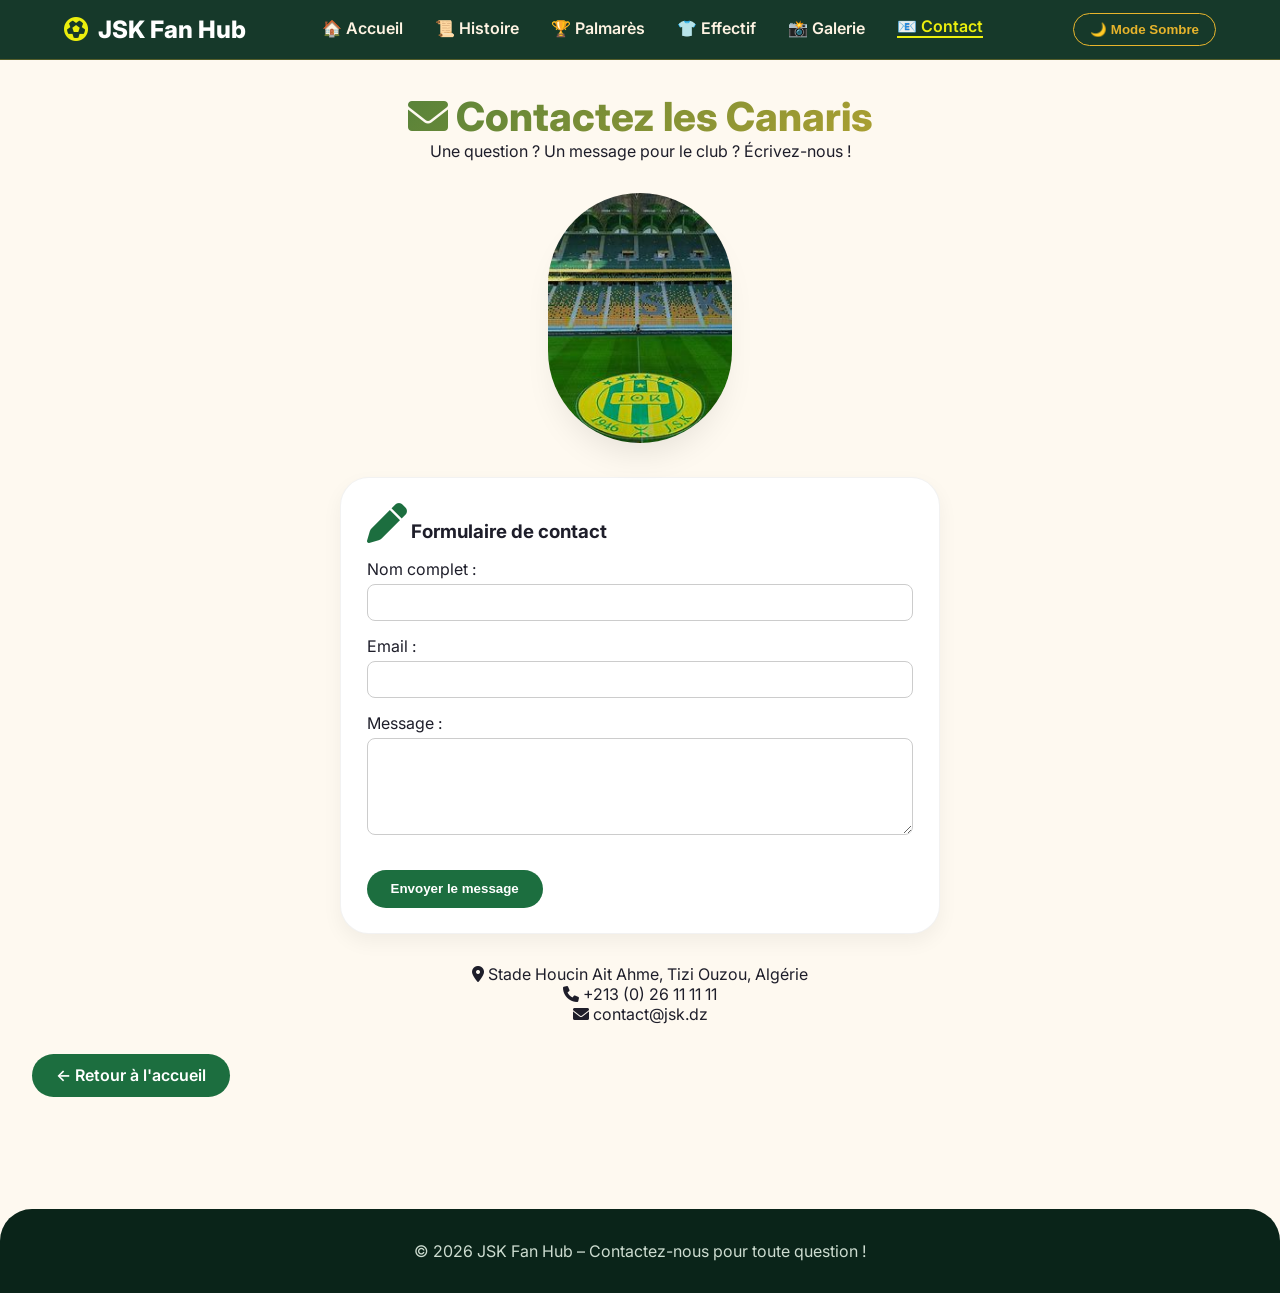
==== JSKWebsite/contact.html @ 7b3947e6 "Add files via upload" ====
<!DOCTYPE html>
<html lang="en">
<head>
    <meta charset="UTF-8">
    <meta name="viewport" content="width=device-width, initial-scale=1.0">
    <title>JSK · Contact</title>
    <link href="https://fonts.googleapis.com/css2?family=Inter:opsz,wght@300;400;600;700;800&display=swap" rel="stylesheet">
    <link rel="stylesheet" href="https://cdnjs.cloudflare.com/ajax/libs/font-awesome/6.0.0-beta3/css/all.min.css">
    <link rel="stylesheet" href="style.css">
</head>
<body>

    <nav>
        <div class="logo">
            <i class="fas fa-futbol"></i>
            <span>JSK<span style="color:white"> Fan Hub</span></span>
        </div>
        
        <button class="mobile-menu-btn" id="menuBtn">
            <i class="fas fa-bars"></i>
        </button>
        
        <div class="nav-links">
            <a href="index.html">🏠 Accueil</a>
            <a href="history.html">📜 Histoire</a>
            <a href="honours.html">🏆 Palmarès</a>
            <a href="squad.html">👕 Effectif</a>
            <a href="gallery.html">📸 Galerie</a>
            <a href="contact.html" class="active">📧 Contact</a>
        </div>
        
        <button class="theme-toggle-btn" id="themeToggle">🌙 Mode Sombre</button>
    </nav>

    <div class="container">
        <div class="page-header">
            <h2><i class="fas fa-envelope"></i> Contactez les Canaris</h2>
            <p>Une question ? Un message pour le club ? Écrivez-nous !</p>
        </div>

        <div style="text-align: center; margin-bottom: 30px;">
            <img src="images/jsk13.jpg" alt="Stade JSK" style="max-width: 100%; border-radius: 120px; box-shadow: var(--shadow-md); height: 250px; object-fit: cover;">
        </div>

        <div class="card" style="max-width: 600px; margin: 0 auto;">
            <h3><i class="fas fa-pen"></i> Formulaire de contact</h3>
            
            <form id="contactForm">
                <div class="form-group" style="margin-bottom: 15px;">
                    <label for="contactName" style="display: block; margin-bottom: 5px;">Nom complet :</label>
                    <input type="text" id="contactName" style="width: 100%; padding: 10px; border-radius: 8px; border: 1px solid #ccc;">
                </div>
                
                <div class="form-group" style="margin-bottom: 15px;">
                    <label for="contactEmail" style="display: block; margin-bottom: 5px;">Email :</label>
                    <input type="email" id="contactEmail" style="width: 100%; padding: 10px; border-radius: 8px; border: 1px solid #ccc;">
                </div>
                
                <div class="form-group" style="margin-bottom: 15px;">
                    <label for="contactMessage" style="display: block; margin-bottom: 5px;">Message :</label>
                    <textarea id="contactMessage" rows="5" style="width: 100%; padding: 10px; border-radius: 8px; border: 1px solid #ccc;"></textarea>
                </div>
                
                <button type="submit" class="btn">Envoyer le message</button>
            </form>
        </div>

        <div style="margin-top: 30px; text-align: center;">
            <p><i class="fas fa-map-marker-alt"></i> Stade Houcin Ait Ahme, Tizi Ouzou, Algérie</p>
            <p><i class="fas fa-phone"></i> +213 (0) 26 11 11 11</p>
            <p><i class="fas fa-envelope"></i> contact@jsk.dz</p>
        </div>

        <a href="index.html" class="btn" style="margin-top: 30px; display: inline-block;">← Retour à l'accueil</a>
    </div>

    <footer>
        <p>© <span id="currentYear">2026</span> JSK Fan Hub – Contactez-nous pour toute question ! </p>
    </footer>

    <button class="back-to-top" id="backToTop">
        <i class="fas fa-arrow-up"></i>
    </button>

    <script src="script.js"></script>
</body>
</html>
---- JSKWebsite/style.css ----
* {
    margin: 0;
    padding: 0;
    box-sizing: border-box;
}

:root {
    --jsk-green: #1c6e3f;      
    --jsk-gold: #ffff0bea;      
    --jsk-dark: #0a2f1f;      
    --glass-bg: rgba(255, 255, 255, 0.92);
    --shadow-md: 0 20px 35px -12px rgba(0, 0, 0, 0.1);
}

body {
    font-family: 'Inter', sans-serif; 
    background: #fef9f0; 
    color: #1e1e2a;
    scroll-behavior: smooth;
}


@keyframes fadeUp {
    0% {
        opacity: 0;
        transform: translateY(24px); 
    }
    100% {
        opacity: 1;
        transform: translateY(0); 
    }
}


.animate-on-load {
    animation: fadeUp 0.6s ease forwards;
}

/* ---------- NAVIGATION BAR (STICKY + GLASS) ---------- */
nav {
    background: rgba(10, 47, 31, 0.95);
    backdrop-filter: blur(12px);
    position: sticky;    
    top: 0;
    z-index: 100;        
    padding: 0.8rem 5%;
    display: flex;
    flex-wrap: wrap;     
    justify-content: space-between;
    align-items: center;
    border-bottom: 1px solid rgba(231, 180, 44, 0.3);
}

.logo {
    display: flex;
    align-items: center;
    gap: 10px;
    font-weight: 800;
    font-size: 1.5rem;
    color: white;
}

.logo i {
    color: var(--jsk-gold);
}


.nav-links {
    display: flex;
    gap: 2rem;
    flex-wrap: wrap;
}

.nav-links a {
    color: #fef3e2;
    text-decoration: none;
    font-weight: 600;
    transition: 0.2s;
    border-bottom: 2px solid transparent; /* Invisible border to avoid layout shift */
}


.nav-links a:hover,
.nav-links a.active {
    border-bottom-color: var(--jsk-gold);
    color: var(--jsk-gold);
    transform: translateY(-2px); /* Slight lift */
}

/* ---------- MAIN CONTAINER ---------- */
.container {
    max-width: 1280px;
    margin: 0 auto;      
    padding: 2rem 2rem 4rem;
}

/* ---------- HERO SECTION (big intro area) ---------- */
.hero {
    background: linear-gradient(125deg, #0f2e20, #154f2f);
    border-radius: 2.5rem;
    padding: 3rem 2rem;
    margin-bottom: 3rem;
    color: white;
    text-align: center;
    box-shadow: var(--shadow-md);
    position: relative;
    overflow: hidden;   
    animation: fadeUp 0.6s ease;
}

/* Pseudo-element for a background football icon */
.hero::before {
    content: "⚽";
    font-size: 180px;
    opacity: 0.08;
    position: absolute;
    bottom: -30px;
    right: -20px;
    pointer-events: none; 
}

.hero h1 {
    font-size: 3rem;
    font-weight: 800;
    letter-spacing: -1px;
}

/* ---------- SECTION TITLES (with gold left border) ---------- */
.section-title {
    font-size: 2rem;
    font-weight: 700;
    margin-bottom: 1.8rem;
    border-left: 6px solid var(--jsk-gold);
    padding-left: 1rem;
}

/* ---------- CARD GRID (using CSS GRID) ---------- */
.card-grid {
    display: grid;
    grid-template-columns: repeat(auto-fill, minmax(280px, 1fr));
    gap: 2rem;
    margin-top: 1.5rem;
}

.card {
    background: white;
    border-radius: 1.8rem;
    padding: 1.6rem;
    transition: all 0.25s ease;
    box-shadow: 0 8px 20px rgba(0, 0, 0, 0.05);
    border: 1px solid rgba(0, 0, 0, 0.05);
}

/* Hover effect on cards */
.card:hover {
    transform: translateY(-8px);
    box-shadow: 0 24px 36px -12px rgba(0, 0, 0, 0.2);
    border-color: rgba(231, 180, 44, 0.4);
}

.card i {
    font-size: 2.5rem;
    color: var(--jsk-green);
    margin-bottom: 1rem;
}

/* ---------- BUTTON STYLES ---------- */
.btn {
    display: inline-block;
    background: var(--jsk-green);
    color: white;
    padding: 0.7rem 1.5rem;
    border-radius: 2rem;
    text-decoration: none;
    font-weight: 600;
    transition: 0.2s;
    margin-top: 1rem;
    border: none;
    cursor: pointer;
}

.btn-gold {
    background: var(--jsk-gold);
    color: #1e2a1c;
}

.btn:hover {
    transform: scale(1.02);
    background: #0f5a38;
    box-shadow: 0 6px 14px rgba(0, 0, 0, 0.1);
}

/* ---------- HONOURS TABLE (for trophies) ---------- */
.honour-table {
    background: white;
    border-radius: 2rem;
    overflow: hidden;
    box-shadow: var(--shadow-md);
    width: 100%;
}

.honour-table table {
    width: 100%;
    border-collapse: collapse;
}

.honour-table th,
.honour-table td {
    padding: 1rem 1.2rem;
    text-align: left;
    border-bottom: 1px solid #eee;
}

.honour-table th {
    background: var(--jsk-dark);
    color: var(--jsk-gold);
    font-weight: 700;
}

.honour-table tr:hover td {
    background: #fef6e8;
}

/* ---------- SQUAD GRID (players) ---------- */
.squad-grid {
    display: grid;
    grid-template-columns: repeat(auto-fill, minmax(210px, 1fr));
    gap: 1.8rem;
    margin: 2rem 0;
}

.player-card {
    background: white;
    border-radius: 1.5rem;
    padding: 1.2rem;
    text-align: center;
    transition: 0.2s;
    box-shadow: 0 8px 18px rgba(0, 0, 0, 0.05);
}

.player-card img {
    width: 100px;
    height: 100px;
    border-radius: 50%;
    background: #ddd3bc;
    object-fit: cover;
    margin-bottom: 1rem;
    border: 3px solid var(--jsk-gold);
}

/* ---------- GALLERY MOSAIC ---------- */
.gallery-mosaic {
    display: grid;
    grid-template-columns: repeat(auto-fill, minmax(250px, 1fr));
    gap: 1.5rem;
    margin: 2rem 0;
}

.gallery-card {
    background: white;
    border-radius: 1.8rem;
    padding: 1.2rem;
    text-align: center;
    box-shadow: 0 12px 20px -8px rgba(0, 0, 0, 0.1);
}

.gallery-card i {
    font-size: 3rem;
    color: var(--jsk-green);
    margin-bottom: 1rem;
}

/* ---------- CHANT BOX (special section) ---------- */
.chant-box {
    background: #0f2e20;
    color: white;
    border-radius: 2rem;
    padding: 1.8rem;
    margin-top: 2rem;
    text-align: center;
}

/* ---------- TIMELINE (history page) ---------- */
.timeline {
    background: white;
    border-radius: 2rem;
    padding: 2rem;
    box-shadow: var(--shadow-md);
}

.timeline-item {
    margin-bottom: 2rem;
    border-left: 4px solid var(--jsk-gold);
    padding-left: 1.5rem;
}

.timeline-item h3 {
    font-size: 1.6rem;
    color: var(--jsk-dark);
}

/* ---------- PAGE HEADER (common) ---------- */
.page-header {
    text-align: center;
    margin-bottom: 2rem;
}

.page-header h2 {
    font-size: 2.5rem;
    font-weight: 800;
    background: linear-gradient(135deg, #1c6e3f, #e7b42c);
    -webkit-background-clip: text;
    background-clip: text;
    color: transparent;
}

/* ---------- FOOTER ---------- */
footer {
    background: #0a2419;
    color: #cddcd0;
    text-align: center;
    padding: 2rem;
    margin-top: 3rem;
    border-top-left-radius: 2rem;
    border-top-right-radius: 2rem;
}

/* ---------- RESPONSIVE DESIGN (MEDIA QUERIES) ---------- */
@media (max-width: 750px) {
    .nav-links {
        gap: 1rem;
        justify-content: center;
        width: 100%;
    }

    nav {
        flex-direction: column;
        gap: 0.8rem;
    }

    .hero h1 {
        font-size: 2rem;
    }

    .container {
        padding: 1rem;
    }

    .page-header h2 {
        font-size: 1.8rem;
    }
}

/* Dark mode class applied to body */
body.dark-mode {
    background-color: #121212;
    color: #e0e0e0;
}

body.dark-mode .card,
body.dark-mode .timeline,
body.dark-mode .timeline-item,
body.dark-mode .honour-card,
body.dark-mode .player-card,
body.dark-mode .gallery-card,
body.dark-mode .chant-box {
    background-color: #1e1e2a;
    color: #e0e0e0;
    border-color: #333;
}

body.dark-mode .hero {
    background: linear-gradient(125deg, #0a1a12, #0a2a1a);
}

body.dark-mode .section-title {
    color: #e7b42c;
}

body.dark-mode footer {
    background-color: #0a0f0c;
}

/* Theme toggle button */
.theme-toggle-btn {
    background: none;
    border: 1px solid #e7b42c;
    color: #e7b42c;
    padding: 8px 16px;
    border-radius: 25px;
    cursor: pointer;
    font-weight: bold;
    margin-left: 15px;
    transition: 0.2s;
}

.theme-toggle-btn:hover {
    background-color: #e7b42c;
    color: #0a2f1f;
}

/* Back to Top button */
.back-to-top {
    position: fixed;
    bottom: 30px;
    right: 30px;
    background-color: #1c6e3f;
    color: white;
    width: 50px;
    height: 50px;
    border-radius: 50%;
    display: none;
    justify-content: center;
    align-items: center;
    cursor: pointer;
    z-index: 999;
    border: none;
    font-size: 20px;
    transition: 0.2s;
    box-shadow: 0 4px 12px rgba(0,0,0,0.2);
}

.back-to-top:hover {
    background-color: #e7b42c;
    transform: translateY(-3px);
}

/* Mobile menu button (hidden on desktop) */
.mobile-menu-btn {
    display: none;
    background: none;
    border: none;
    color: white;
    font-size: 24px;
    cursor: pointer;
}

/* Counter styles */
.counter-container {
    text-align: center;
    padding: 20px;
    background: white;
    border-radius: 2rem;
    margin: 20px 0;
}

.counter-number {
    font-size: 48px;
    font-weight: bold;
    color: #1c6e3f;
    margin: 10px 0;
    transition: transform 0.2s;
}

.counter-buttons button {
    background-color: #1c6e3f;
    color: white;
    border: none;
    padding: 10px 20px;
    margin: 0 10px;
    border-radius: 30px;
    font-size: 18px;
    cursor: pointer;
}

.counter-buttons button:hover {
    background-color: #e7b42c;
    color: #0a2f1f;
}

/* Image slider for gallery */
.slider-container {
    position: relative;
    max-width: 800px;
    margin: 0 auto;
    border-radius: 2rem;
    overflow: hidden;
}

.slide {
    display: none;
    width: 100%;
    background-color: #ddd;
    border-radius: 2rem;
    padding: 60px;
    text-align: center;
    font-size: 20px;
}

.slide img {
    width: 100%;
    border-radius: 1rem;
}

.prev, .next {
    position: absolute;
    top: 50%;
    transform: translateY(-50%);
    background-color: rgba(0,0,0,0.5);
    color: white;
    padding: 16px;
    cursor: pointer;
    border: none;
    font-size: 18px;
}

.prev {
    left: 10px;
}

.next {
    right: 10px;
}

.prev:hover, .next:hover {
    background-color: rgba(0,0,0,0.8);
}

/* Mobile responsiveness */
@media (max-width: 750px) {
    .mobile-menu-btn {
        display: block;
    }
    
    .nav-links {
        display: none;
        width: 100%;
        flex-direction: column;
        text-align: center;
        margin-top: 15px;
    }
    
    .nav-links.show {
        display: flex;
    }
    
    .nav-links a {
        margin: 8px 0;
        padding: 10px;
    }
    
    .theme-toggle-btn {
        margin: 10px auto;
    }
    
    .back-to-top {
        bottom: 20px;
        right: 20px;
        width: 40px;
        height: 40px;
        font-size: 16px;
    }
}
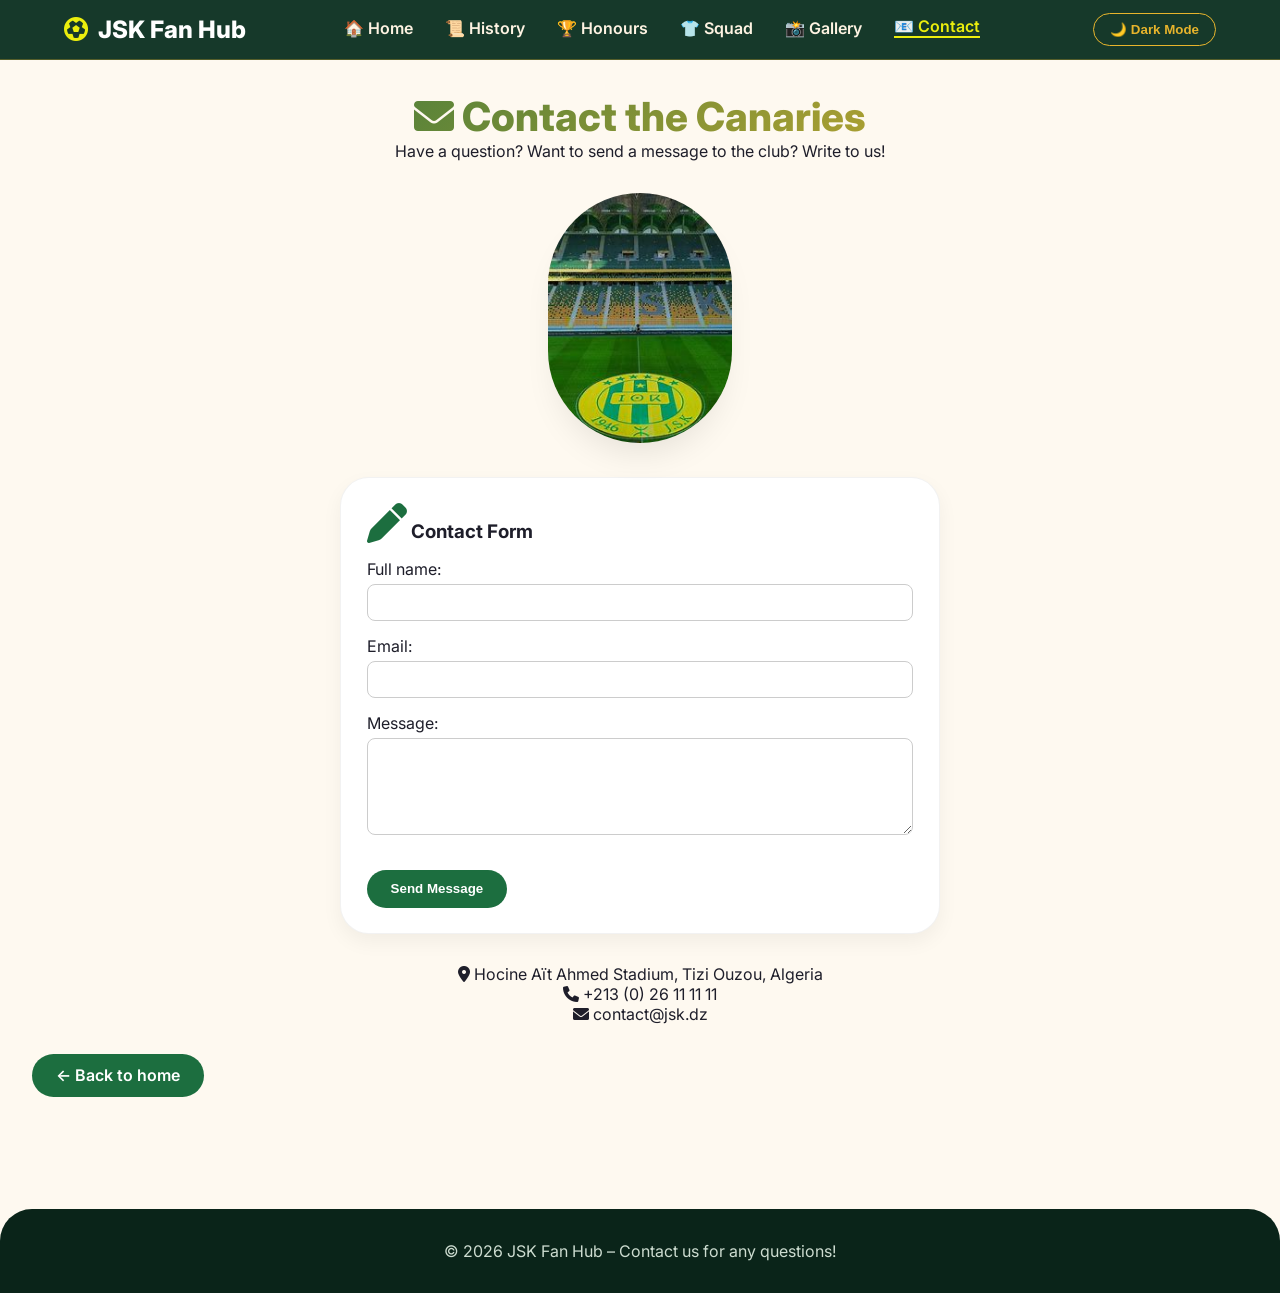
==== commit d617bda4: "Add files via upload" ====
--- a/JSKWebsite/contact.html
+++ b/JSKWebsite/contact.html
@@ -21,61 +21,61 @@
         </button>
         
         <div class="nav-links">
-            <a href="index.html">🏠 Accueil</a>
-            <a href="history.html">📜 Histoire</a>
-            <a href="honours.html">🏆 Palmarès</a>
-            <a href="squad.html">👕 Effectif</a>
-            <a href="gallery.html">📸 Galerie</a>
+            <a href="index.html">🏠 Home</a>
+            <a href="history.html">📜 History</a>
+            <a href="honours.html">🏆 Honours</a>
+            <a href="squad.html">👕 Squad</a>
+            <a href="gallery.html">📸 Gallery</a>
             <a href="contact.html" class="active">📧 Contact</a>
         </div>
         
-        <button class="theme-toggle-btn" id="themeToggle">🌙 Mode Sombre</button>
+        <button class="theme-toggle-btn" id="themeToggle">🌙 Dark Mode</button>
     </nav>
 
     <div class="container">
         <div class="page-header">
-            <h2><i class="fas fa-envelope"></i> Contactez les Canaris</h2>
-            <p>Une question ? Un message pour le club ? Écrivez-nous !</p>
+            <h2><i class="fas fa-envelope"></i> Contact the Canaries</h2>
+            <p>Have a question? Want to send a message to the club? Write to us!</p>
         </div>
 
         <div style="text-align: center; margin-bottom: 30px;">
-            <img src="images/jsk13.jpg" alt="Stade JSK" style="max-width: 100%; border-radius: 120px; box-shadow: var(--shadow-md); height: 250px; object-fit: cover;">
+            <img src="images/jsk13.jpg" alt="JSK Stadium" style="max-width: 100%; border-radius: 120px; box-shadow: var(--shadow-md); height: 250px; object-fit: cover;">
         </div>
 
         <div class="card" style="max-width: 600px; margin: 0 auto;">
-            <h3><i class="fas fa-pen"></i> Formulaire de contact</h3>
+            <h3><i class="fas fa-pen"></i> Contact Form</h3>
             
             <form id="contactForm">
                 <div class="form-group" style="margin-bottom: 15px;">
-                    <label for="contactName" style="display: block; margin-bottom: 5px;">Nom complet :</label>
+                    <label for="contactName" style="display: block; margin-bottom: 5px;">Full name:</label>
                     <input type="text" id="contactName" style="width: 100%; padding: 10px; border-radius: 8px; border: 1px solid #ccc;">
                 </div>
                 
                 <div class="form-group" style="margin-bottom: 15px;">
-                    <label for="contactEmail" style="display: block; margin-bottom: 5px;">Email :</label>
+                    <label for="contactEmail" style="display: block; margin-bottom: 5px;">Email:</label>
                     <input type="email" id="contactEmail" style="width: 100%; padding: 10px; border-radius: 8px; border: 1px solid #ccc;">
                 </div>
                 
                 <div class="form-group" style="margin-bottom: 15px;">
-                    <label for="contactMessage" style="display: block; margin-bottom: 5px;">Message :</label>
+                    <label for="contactMessage" style="display: block; margin-bottom: 5px;">Message:</label>
                     <textarea id="contactMessage" rows="5" style="width: 100%; padding: 10px; border-radius: 8px; border: 1px solid #ccc;"></textarea>
                 </div>
                 
-                <button type="submit" class="btn">Envoyer le message</button>
+                <button type="submit" class="btn">Send Message</button>
             </form>
         </div>
 
         <div style="margin-top: 30px; text-align: center;">
-            <p><i class="fas fa-map-marker-alt"></i> Stade Houcin Ait Ahme, Tizi Ouzou, Algérie</p>
+            <p><i class="fas fa-map-marker-alt"></i> Hocine Aït Ahmed Stadium, Tizi Ouzou, Algeria</p>
             <p><i class="fas fa-phone"></i> +213 (0) 26 11 11 11</p>
             <p><i class="fas fa-envelope"></i> contact@jsk.dz</p>
         </div>
 
-        <a href="index.html" class="btn" style="margin-top: 30px; display: inline-block;">← Retour à l'accueil</a>
+        <a href="index.html" class="btn" style="margin-top: 30px; display: inline-block;">← Back to home</a>
     </div>
 
     <footer>
-        <p>© <span id="currentYear">2026</span> JSK Fan Hub – Contactez-nous pour toute question ! </p>
+        <p>© <span id="currentYear">2026</span> JSK Fan Hub – Contact us for any questions!</p>
     </footer>
 
     <button class="back-to-top" id="backToTop">
